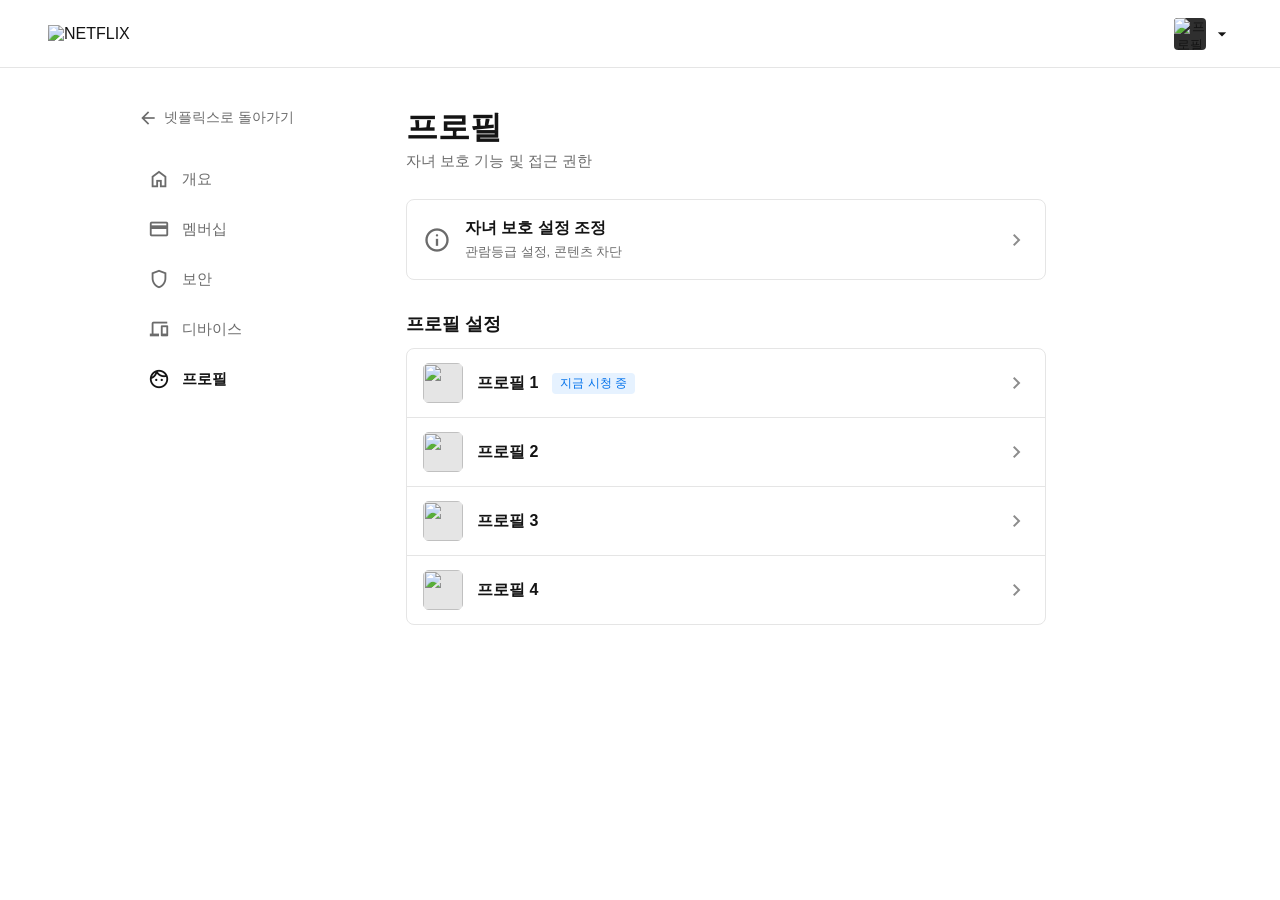
==== profile.html @ ed02663e "수정정" ====
<!DOCTYPE html>
<html lang="ko">
<head>
  <meta charset="UTF-8">
  <meta name="viewport" content="width=device-width, initial-scale=1.0">
  <title>프로필 — NETFLIX</title>
  <link rel="stylesheet" href="https://fonts.googleapis.com/css2?family=Material+Symbols+Outlined:opsz,wght,FILL,GRAD@24,400,0..1,0&display=block">
  <link rel="stylesheet" href="css/style.css">
  <link rel="stylesheet" href="css/profile.css">
  <script src="https://code.jquery.com/jquery-4.0.0.min.js"></script>
</head>
<body class="account-page">
  <header class="account-header">
    <div class="account-header__inner">
      <a href="index.html" class="account-header__logo" aria-label="Netflix">
        <img src="https://cdn.jsdelivr.net/gh/d3vKJ/portfolio_assets@main/netflix/netflix-logo.png" alt="NETFLIX" class="account-header__logo-img">
      </a>

      <div class="header__profile-wrap">
        <button type="button" class="header__profile" aria-label="프로필" aria-expanded="false" aria-haspopup="true" data-profile-toggle>
          <span class="header__avatar">
            <img src="https://picsum.photos/seed/netflix-user/128/128" alt="프로필 이미지">
          </span>
          <span class="material-symbols-outlined header__caret" aria-hidden="true">arrow_drop_down</span>
        </button>
        <div class="profile-dropdown" data-profile-dropdown>
          <a href="profile.html" class="profile-dropdown__item">
            <span class="material-symbols-outlined" aria-hidden="true">manage_accounts</span>
            <span>프로필 설정</span>
          </a>
          <button type="button" class="profile-dropdown__item" data-logout>
            <span class="material-symbols-outlined" aria-hidden="true">logout</span>
            <span>로그아웃</span>
          </button>
        </div>
      </div>
    </div>
  </header>

  <div class="account">
    <aside class="account__sidebar">
      <a href="index.html" class="account__back">
        <span class="material-symbols-outlined" aria-hidden="true">arrow_back</span>
        <span>넷플릭스로 돌아가기</span>
      </a>

      <nav class="account__nav" aria-label="계정 메뉴">
        <a href="#" class="account__nav-item">
          <span class="material-symbols-outlined" aria-hidden="true">home</span>
          <span>개요</span>
        </a>
        <a href="#" class="account__nav-item">
          <span class="material-symbols-outlined" aria-hidden="true">credit_card</span>
          <span>멤버십</span>
        </a>
        <a href="#" class="account__nav-item">
          <span class="material-symbols-outlined" aria-hidden="true">shield</span>
          <span>보안</span>
        </a>
        <a href="#" class="account__nav-item">
          <span class="material-symbols-outlined" aria-hidden="true">devices</span>
          <span>디바이스</span>
        </a>
        <a href="profile.html" class="account__nav-item account__nav-item--active" aria-current="page">
          <span class="material-symbols-outlined" aria-hidden="true">face</span>
          <span>프로필</span>
        </a>
      </nav>
    </aside>

    <main class="account__main">
      <h1 class="account__title">프로필</h1>
      <p class="account__subtitle">자녀 보호 기능 및 접근 권한</p>

      <a href="#" class="account__parental">
        <span class="material-symbols-outlined account__parental-icon" aria-hidden="true">info</span>
        <span class="account__parental-text">
          <span class="account__parental-title">자녀 보호 설정 조정</span>
          <span class="account__parental-desc">관람등급 설정, 콘텐츠 차단</span>
        </span>
        <span class="material-symbols-outlined" aria-hidden="true">chevron_right</span>
      </a>

      <h2 class="account__section-title">프로필 설정</h2>

      <ul class="account__profile-list">
        <li>
          <a href="#" class="account__profile-item">
            <span class="account__profile-avatar">
              <img src="https://picsum.photos/seed/nf-p1/80/80" alt="">
            </span>
            <span class="account__profile-name">프로필 1</span>
            <span class="account__profile-badge">지금 시청 중</span>
            <span class="material-symbols-outlined" aria-hidden="true">chevron_right</span>
          </a>
        </li>
        <li>
          <a href="#" class="account__profile-item">
            <span class="account__profile-avatar">
              <img src="https://picsum.photos/seed/nf-p2/80/80" alt="">
            </span>
            <span class="account__profile-name">프로필 2</span>
            <span class="material-symbols-outlined" aria-hidden="true">chevron_right</span>
          </a>
        </li>
        <li>
          <a href="#" class="account__profile-item">
            <span class="account__profile-avatar">
              <img src="https://picsum.photos/seed/nf-p3/80/80" alt="">
            </span>
            <span class="account__profile-name">프로필 3</span>
            <span class="material-symbols-outlined" aria-hidden="true">chevron_right</span>
          </a>
        </li>
        <li>
          <a href="#" class="account__profile-item">
            <span class="account__profile-avatar">
              <img src="https://picsum.photos/seed/nf-p4/80/80" alt="">
            </span>
            <span class="account__profile-name">프로필 4</span>
            <span class="material-symbols-outlined" aria-hidden="true">chevron_right</span>
          </a>
        </li>
      </ul>
    </main>
  </div>

  <script src="js/script.js"></script>
</body>
</html>
---- css/style.css ----
@font-face {
    font-family: 'Pretendard';
    src: url('https://cdn.jsdelivr.net/gh/projectnoonnu/pretendard@1.0/Pretendard-Thin.woff2') format('woff2');
    font-weight: 100;
    font-display: swap;
}

@font-face {
    font-family: 'Pretendard';
    src: url('https://cdn.jsdelivr.net/gh/projectnoonnu/pretendard@1.0/Pretendard-ExtraLight.woff2') format('woff2');
    font-weight: 200;
    font-display: swap;
}

@font-face {
    font-family: 'Pretendard';
    src: url('https://cdn.jsdelivr.net/gh/projectnoonnu/pretendard@1.0/Pretendard-Light.woff2') format('woff2');
    font-weight: 300;
    font-display: swap;
}

@font-face {
    font-family: 'Pretendard';
    src: url('https://cdn.jsdelivr.net/gh/projectnoonnu/pretendard@1.0/Pretendard-Regular.woff2') format('woff2');
    font-weight: 400;
    font-display: swap;
}

@font-face {
    font-family: 'Pretendard';
    src: url('https://cdn.jsdelivr.net/gh/projectnoonnu/pretendard@1.0/Pretendard-Medium.woff2') format('woff2');
    font-weight: 500;
    font-display: swap;
}

@font-face {
    font-family: 'Pretendard';
    src: url('https://cdn.jsdelivr.net/gh/projectnoonnu/pretendard@1.0/Pretendard-SemiBold.woff2') format('woff2');
    font-weight: 600;
    font-display: swap;
}

@font-face {
    font-family: 'Pretendard';
    src: url('https://cdn.jsdelivr.net/gh/projectnoonnu/pretendard@1.0/Pretendard-Bold.woff2') format('woff2');
    font-weight: 700;
    font-display: swap;
}

@font-face {
    font-family: 'Pretendard';
    src: url('https://cdn.jsdelivr.net/gh/projectnoonnu/pretendard@1.0/Pretendard-ExtraBold.woff2') format('woff2');
    font-weight: 800;
    font-display: swap;
}

@font-face {
    font-family: 'Pretendard';
    src: url('https://cdn.jsdelivr.net/gh/projectnoonnu/pretendard@1.0/Pretendard-Black.woff2') format('woff2');
    font-weight: 900;
    font-display: swap;
}

* {
  margin: 0;
  padding: 0;
  box-sizing: border-box;
}

body {
  font-family: "Pretendard", sans-serif;
  background-color: #000;
  color: #fff;
  overflow-x: hidden;
}

img {
  display: block;
  max-width: 100%;
  background-color: #2f2f2f;
}

a {
  color: inherit;
  text-decoration: none;
}

ul {
  list-style: none;
}

button {
  font-family: inherit;
  color: inherit;
  background: none;
  border: none;
  cursor: pointer;
}

.material-symbols-outlined {
  font-variation-settings: "FILL" 0, "wght" 400, "GRAD" 0, "opsz" 24;
  user-select: none;
  color: inherit;
}

/* 헤더 */
.header {
  position: fixed;
  top: 0;
  left: 0;
  z-index: 100;
  width: 100%;
  height: 68px;
  background: linear-gradient(to bottom, rgba(0, 0, 0, 0.7), transparent);
}

.header--scrolled {
  background-color: rgba(0, 0, 0, 0.9);
}

.header__inner {
  display: flex;
  align-items: center;
  height: 100%;
  padding: 0 60px;
  gap: 30px;
}

.header__logo-img {
  width: 92px;
  background: none;
}

.header__menu {
  display: flex;
  gap: 20px;
}

.header__link {
  font-size: 14px;
}

.header__link:hover {
  color: #b3b3b3;
}

.header__link--active {
  font-weight: bold;
}

.header__actions {
  display: flex;
  align-items: center;
  gap: 20px;
  margin-left: auto;
}

.header__icon-btn {
  display: flex;
  align-items: center;
  justify-content: center;
  width: 24px;
  height: 24px;
}

.header__icon-btn .material-symbols-outlined {
  font-size: 24px;
  line-height: 1;
}

.header__profile-wrap {
  position: relative;
}

.header__profile {
  display: flex;
  align-items: center;
  gap: 6px;
}

.header__avatar {
  width: 32px;
  height: 32px;
  border-radius: 4px;
  overflow: hidden;
  background-color: #2f2f2f;
}

.header__avatar img {
  width: 100%;
  height: 100%;
  object-fit: cover;
  background: none;
}

.header__caret {
  font-size: 20px;
  line-height: 1;
  transition: transform 0.2s ease;
}

.header__profile-wrap.is-open .header__caret {
  transform: rotate(180deg);
}

/* 프로필 드롭다운 */
.profile-dropdown {
  position: absolute;
  top: calc(100% + 10px);
  right: 0;
  z-index: 120;
  min-width: 200px;
  padding: 8px 0;
  background-color: rgba(0, 0, 0, 0.92);
  border: 1px solid rgba(255, 255, 255, 0.15);
  border-radius: 4px;
  box-shadow: 0 8px 24px rgba(0, 0, 0, 0.45);
  opacity: 0;
  visibility: hidden;
  pointer-events: none;
  transform: translateY(-8px);
  transition:
    opacity 0.2s ease,
    transform 0.2s ease,
    visibility 0.2s ease;
}

.header__profile-wrap.is-open .profile-dropdown {
  opacity: 1;
  visibility: visible;
  pointer-events: auto;
  transform: translateY(0);
}

.profile-dropdown__item {
  display: flex;
  align-items: center;
  gap: 12px;
  width: 100%;
  padding: 12px 16px;
  font-size: 14px;
  color: #e5e5e5;
  text-align: left;
  transition: background-color 0.15s ease;
}

.profile-dropdown__item:hover {
  background-color: rgba(255, 255, 255, 0.1);
  color: #fff;
}

.profile-dropdown__item .material-symbols-outlined {
  font-size: 22px;
  line-height: 1;
  color: #b3b3b3;
}

/* 히어로 */
.hero {
  position: relative;
  width: 100%;
  height: 80vh;
  min-height: 480px;
  overflow: hidden;
}


.hero__bg {
  position: absolute;
  top: 0;
  left: 0;
  width: 100%;
  height: 100%;
}

.hero__bg picture {
  display: block;
  width: 100%;
  height: 100%;
}

.hero__image {
  width: 100%;
  height: 100%;
  object-fit: cover;
  object-position: center center;
  opacity: 1;
  transition: opacity 0.6s ease;
}

.hero__video {
  position: absolute;
  top: 0;
  left: 0;
  width: 100%;
  height: 100%;
  object-fit: cover;
  object-position: center center;
  opacity: 0;
  transition: opacity 0.6s ease;
  pointer-events: none;
  background-color: #000;
}

.hero.is-playing .hero__image {
  opacity: 0;
}

.hero.is-playing .hero__video {
  opacity: 1;
}

.hero.is-playing .hero__desc {
  opacity: 0;
  visibility: hidden;
  max-height: 0;
  margin: 0;
  overflow: hidden;
  pointer-events: none;
}

.hero.is-playing .hero__content {
  bottom: 6%;
}

.hero.is-playing .hero__controls {
  bottom: 6%;
}

.hero.is-playing .hero__title img {
  width: min(100%, 280px);
}

.hero__desc {
  transition: opacity 0.45s ease, visibility 0.45s ease, max-height 0.45s ease, margin 0.45s ease;
}

.hero__overlay {
  position: absolute;
  top: 0;
  left: 0;
  width: 100%;
  height: 100%;
  background: linear-gradient(to top, #000 0%, transparent 40%, rgba(0, 0, 0, 0.4) 100%);
  pointer-events: none;
}

.hero__content {
  position: absolute;
  left: 60px;
  bottom: 20%;
  z-index: 2;
  max-width: 500px;
  transition: bottom 0.55s ease;
}

.hero__title {
  font-size: 48px;
  font-weight: bold;
  margin-bottom: 12px;
}

.hero__title img {
  display: block;
  width: min(100%, 400px);
  height: auto;
  background-color: transparent;
  transition: width 0.55s ease;
}

.hero__meta {
  display: flex;
  align-items: center;
  flex-wrap: wrap;
  gap: 6px;
  font-size: 16px;
  font-weight: bold;
  color: #f9f9f9;
  text-shadow: 0 0 3px rgba(0, 0, 0, 0.5);
  margin-bottom: 12px;
}

.hero__badge {
  display: inline-block;
  padding: 2px 6px;
  border: 1px solid #b3b3b3;
  font-size: 12px;
  color: #fff;
  text-shadow: 0 0 3px rgba(0, 0, 0, 0.5);
}

.hero__desc {
  font-size: 20px;
  margin-bottom: 20px;
}

.hero__btns {
  display: flex;
  align-items: center;
  gap: 12px;
}

.btn {
  display: inline-flex;
  align-items: center;
  justify-content: center;
  gap: 10px;
  min-height: 48px;
  padding: 0 28px;
  border: none;
  border-radius: 50px;
  font-size: 16px;
  font-weight: 600;
  line-height: 1;
  letter-spacing: -0.02em;
  transition: background-color 0.2s ease, color 0.2s ease, border-color 0.2s ease, transform 0.15s ease, box-shadow 0.2s ease;
}

.btn .material-symbols-outlined {
  font-size: 32px;
  line-height: 1;
}

.btn--play .material-symbols-outlined {
  font-variation-settings: "FILL" 1, "wght" 700, "GRAD" 0, "opsz" 24;
  margin-left: -4px;
  color: currentColor;
  font-size: 34px;
}

.btn--play {
  background-color: #ffffff;
  color: #000;
  font-weight: bold;
  letter-spacing: 0.1em;
  font-size: 18px;
}

.btn--play:hover {
  background-color: rgba(255, 255, 255, 0.75);
}

.btn--play:active {
  background-color: rgba(255, 255, 255, 0.65);
  transform: scale(0.98);
}

.btn--info {
  background-color: rgba(109, 109, 110, 0.7);
  color: #fff;
  font-weight: bold;
  letter-spacing: 0.1em;
  text-align: center;
  backdrop-filter: blur(4px);
}

.btn--info:hover {
  background-color: rgba(109, 109, 110, 0.4);
}

.btn--info:active {
  background-color: rgba(109, 109, 110, 0.35);
  transform: scale(0.98);
}

.hero__arrow {
  position: absolute;
  top: 50%;
  z-index: 3;
  margin-top: -24px;
  display: flex;
  align-items: center;
  justify-content: center;
  width: 48px;
  height: 48px;
  opacity: 0.6;
}

.hero__arrow:hover {
  opacity: 1;
}

.hero__arrow .material-symbols-outlined {
  font-size: 48px;
  line-height: 1;
}

.hero__arrow--prev {
  left: 8px;
}

.hero__arrow--next {
  right: 8px;
}

.hero__controls {
  position: absolute;
  right: 60px;
  bottom: 18%;
  z-index: 3;
  display: flex;
  align-items: center;
  gap: 10px;
  transition: bottom 0.55s ease;
}

.hero__ctrl {
  display: flex;
  align-items: center;
  justify-content: center;
  width: 40px;
  height: 40px;
  border: 1px solid rgba(255, 255, 255, 0.7);
  border-radius: 50%;
  background-color: rgba(0, 0, 0, 0.35);
}

.hero__ctrl[hidden] {
  display: none;
}

.hero__ctrl .material-symbols-outlined {
  font-size: 22px;
  line-height: 1;
}

.hero.is-paused .hero__pause {
  border-color: #fff;
  background-color: rgba(255, 255, 255, 0.2);
}

/* 콘텐츠 행 */
.row {
  position: relative;
  z-index: 4;
  padding: 12px 0 40px;
  margin-top: -24px;
  overflow: hidden;
}

.row__title {
  font-size: 20px;
  font-weight: bold;
  margin-bottom: 12px;
  padding: 0 60px;
}

.row__track {
  display: flex;
  gap: 16px;
  padding: 32px 60px 12px;
  overflow-x: auto;
  overflow-y: hidden;
  cursor: grab;
  user-select: none;
}

.row__track::-webkit-scrollbar {
  display: none;
}

.row__track.is-dragging {
  cursor: grabbing;
}

/* Top 10 — 한 화면 5칸, 스크롤로 6~10 */
.row--top10 {
  margin-top: -60px;
  overflow: hidden;
}

.row__track--top10 {
  --top10-pad: 60px;
  --top10-gap: 60px;
  --top10-visible: 5;
  display: grid;
  grid-auto-flow: column;
  grid-auto-columns: calc(
    (100% - 2 * var(--top10-pad) - (var(--top10-visible) - 1) * var(--top10-gap))
    / var(--top10-visible)
  );
  box-sizing: border-box;
  padding: 48px var(--top10-pad) 24px;
  column-gap: var(--top10-gap);
  align-items: end;
  overflow-x: auto;
  overflow-y: hidden;
}

.top10-card {
  position: relative;
  width: 100%;
  height: auto;
  /* 포스터 68% · 2:3 → 카드 전체 비율 */
  aspect-ratio: 100 / 102;
}

.top10-card__num {
  position: absolute;
  left: -16%;
  bottom: 0;
  z-index: 0;
  width: 50%;
  height: 90%;
  pointer-events: none;
  user-select: none;
}

.top10-card__num img {
  width: 100%;
  height: 100%;
  object-fit: contain;
  object-position: right bottom;
  background: none;
}

.top10-card__num--10 {
  width: 50%;
}

.top10-card__poster {
  position: absolute;
  right: 0;
  bottom: 0;
  z-index: 1;
  width: 68%;
  height: 100%;
  border-radius: 4px;
  overflow: hidden;
  background-color: #2f2f2f;
  transition: transform 0.45s ease;
  transform-origin: center bottom;
}

.top10-card__poster img {
  width: 100%;
  height: 100%;
  object-fit: cover;
}

.top10-card__poster:hover {
  transform: translateY(-10px) scale(1.05);
  z-index: 2;
}

.card {
  flex-shrink: 0;
  width: calc((100% - 80px) / 6);
}

.card__link {
  position: relative;
  display: block;
  width: 100%;
  height: 0;
  padding-bottom: 56.25%;
  border-radius: 4px;
  overflow: hidden;
  background-color: #2f2f2f;
  transition: transform 0.45s ease;
  transform-origin: center bottom;
}

.card__link:hover {
  transform: translateY(-10px) scale(1.05);
  z-index: 2;
}

.card__img {
  position: absolute;
  top: 0;
  left: 0;
  width: 100%;
  height: 100%;
  object-fit: cover;
}

.card__badge {
  position: absolute;
  top: 0;
  right: 8px;
  z-index: 1;
  padding: 6px 4px;
  background-color: #e50914;
  font-size: 10px;
  font-weight: bold;
  text-align: center;
}

.card__label {
  position: absolute;
  left: 8px;
  bottom: 14px;
  z-index: 1;
  font-size: 11px;
  font-weight: bold;
}

.card__progress {
  position: absolute;
  left: 0;
  right: 0;
  bottom: 0;
  z-index: 1;
  height: 3px;
  background-color: rgba(255, 255, 255, 0.25);
}

.card__progress-bar {
  display: block;
  height: 100%;
  background-color: #e50914;
}

.card--genre .card__link::after {
  content: "";
  position: absolute;
  inset: 0;
  z-index: 1;
  background: linear-gradient(to top, rgba(0, 0, 0, 0.85) 0%, rgba(0, 0, 0, 0.2) 55%, transparent 100%);
  pointer-events: none;
}

.card__genre {
  position: absolute;
  left: 12px;
  bottom: 12px;
  z-index: 2;
  font-size: 18px;
  font-weight: bold;
  text-shadow: 0 1px 4px rgba(0, 0, 0, 0.6);
}

/* 맨 위로 */
.back-top {
  position: fixed;
  right: 24px;
  bottom: 32px;
  z-index: 50;
  display: none;
  align-items: center;
  justify-content: center;
  width: 44px;
  height: 44px;
  border: 1px solid rgba(255, 255, 255, 0.5);
  border-radius: 50%;
  background-color: rgba(0, 0, 0, 0.6);
}

.back-top.is-visible {
  display: flex;
}

.back-top .material-symbols-outlined {
  font-size: 28px;
  line-height: 1;
}

/* 푸터 */
.footer {
  padding: 48px 60px 64px;
  color: #808080;
}

.footer__inner {
  max-width: 1000px;
}

.footer__social {
  display: flex;
  gap: 20px;
  margin-bottom: 24px;
}

.footer__social a {
  width: 24px;
  height: 24px;
  color: #fff;
}

.footer__social svg {
  width: 100%;
  height: 100%;
}

.footer__links {
  display: flex;
  gap: 40px;
  margin-bottom: 32px;
}

.footer__links ul {
  flex: 1;
}

.footer__links a {
  display: block;
  font-size: 13px;
  color: #808080;
  margin-bottom: 12px;
}

.footer__links a:hover {
  text-decoration: underline;
}

.footer__info {
  font-size: 12px;
  line-height: 1.7;
}

.footer__copy {
  margin-top: 16px;
}

/* 상세정보 모달 */
.detail {
  position: fixed;
  inset: 0;
  z-index: 300;
  display: flex;
  align-items: flex-start;
  justify-content: center;
  padding: 32px 16px 64px;
  overflow-y: auto;
  opacity: 0;
  visibility: hidden;
  pointer-events: none;
  transition:
    opacity 0.3s ease,
    visibility 0.3s ease;
}

.detail.is-open {
  opacity: 1;
  visibility: visible;
  pointer-events: auto;
}

.detail__backdrop {
  position: fixed;
  inset: 0;
  background-color: rgba(0, 0, 0, 0.7);
  opacity: 0;
  transition: opacity 0.3s ease;
}

.detail.is-open .detail__backdrop {
  opacity: 1;
}

.detail__dialog {
  position: relative;
  z-index: 1;
  width: 100%;
  max-width: 850px;
  margin: auto;
  background-color: #181818;
  border-radius: 8px;
  overflow: hidden;
  box-shadow: 0 12px 48px rgba(0, 0, 0, 0.7);
  color: #fff;
  opacity: 0;
  transform: scale(0.92) translateY(24px);
  transition:
    opacity 0.35s ease,
    transform 0.35s cubic-bezier(0.22, 1, 0.36, 1);
}

.detail.is-open .detail__dialog {
  opacity: 1;
  transform: scale(1) translateY(0);
}

.detail__close {
  position: absolute;
  top: 16px;
  right: 16px;
  z-index: 3;
  display: flex;
  align-items: center;
  justify-content: center;
  width: 36px;
  height: 36px;
  background-color: #181818;
  border-radius: 50%;
  color: #fff;
  transition: background-color 0.15s ease;
}

.detail__close:hover {
  background-color: #2a2a2a;
}

.detail__close .material-symbols-outlined {
  font-size: 24px;
  line-height: 1;
}

.detail__hero {
  position: relative;
  aspect-ratio: 16 / 9;
  background-color: #000;
}

.detail__hero-img {
  width: 100%;
  height: 100%;
  object-fit: cover;
  background: none;
}

.detail__hero-fade {
  position: absolute;
  inset: 0;
  background: linear-gradient(
    to top,
    #181818 0%,
    rgba(24, 24, 24, 0.6) 25%,
    transparent 55%
  );
  pointer-events: none;
}

.detail__hero-content {
  position: absolute;
  left: 0;
  right: 0;
  bottom: 0;
  z-index: 2;
  padding: 0 48px 28px;
}

.detail__title {
  margin-bottom: 20px;
  max-width: 55%;
}

.detail__title img {
  width: 100%;
  max-width: 320px;
  background: none;
}

.detail__actions {
  display: flex;
  align-items: center;
  gap: 10px;
}

.detail__play {
  padding: 8px 28px;
  font-size: 16px;
}

.detail__play .material-symbols-outlined {
  font-size: 30px;
}

.detail__icon-btn {
  display: flex;
  align-items: center;
  justify-content: center;
  width: 42px;
  height: 42px;
  border: 2px solid rgba(255, 255, 255, 0.5);
  border-radius: 50%;
  background-color: rgba(42, 42, 42, 0.6);
  color: #fff;
  transition: border-color 0.15s ease, background-color 0.15s ease;
}

.detail__icon-btn:hover {
  border-color: #fff;
  background-color: rgba(42, 42, 42, 0.9);
}

.detail__icon-btn .material-symbols-outlined {
  font-size: 22px;
  line-height: 1;
}

.detail__mute {
  margin-left: auto;
}

.detail__body {
  padding: 0 48px 48px;
}

.detail__meta {
  display: grid;
  grid-template-columns: 1.6fr 1fr;
  gap: 32px;
  margin-bottom: 40px;
}

.detail__meta-row {
  display: flex;
  flex-wrap: wrap;
  align-items: center;
  gap: 10px;
  margin-bottom: 10px;
  font-size: 16px;
  font-weight: 600;
}

.detail__badge {
  display: inline-flex;
  align-items: center;
  padding: 1px 5px;
  font-size: 12px;
  font-weight: 500;
  border: 1px solid rgba(255, 255, 255, 0.4);
  border-radius: 2px;
  color: #fff;
}

.detail__rating {
  display: inline-flex;
  align-items: center;
  justify-content: center;
  margin-bottom: 14px;
  padding: 2px 6px;
  font-size: 14px;
  border: 1px solid rgba(255, 255, 255, 0.45);
  color: #fff;
}

.detail__desc {
  font-size: 15px;
  line-height: 1.55;
  color: #fff;
}

.detail__meta-side {
  font-size: 14px;
  line-height: 1.7;
  color: #fff;
}

.detail__meta-side p {
  margin-bottom: 8px;
}

.detail__label {
  color: #777;
}

.detail__episodes-head {
  display: flex;
  align-items: baseline;
  justify-content: space-between;
  margin-bottom: 16px;
}

.detail__episodes-title {
  font-size: 22px;
  font-weight: 700;
}

.detail__episodes-name {
  font-size: 14px;
  color: #777;
}

.detail__episode-list {
  display: flex;
  flex-direction: column;
}

.detail__episode {
  display: flex;
  align-items: center;
  gap: 16px;
  padding: 20px;
  border-radius: 6px;
  border-bottom: 1px solid #333;
  cursor: pointer;
  transition: background-color 0.15s ease;
}

.detail__episode:hover {
  background-color: #333;
}

.detail__episode-num {
  flex-shrink: 0;
  width: 28px;
  font-size: 22px;
  font-weight: 500;
  color: #d2d2d2;
  text-align: center;
}

.detail__episode-thumb {
  flex-shrink: 0;
  width: 140px;
  aspect-ratio: 16 / 9;
  border-radius: 4px;
  overflow: hidden;
  background-color: #2f2f2f;
}

.detail__episode-thumb img {
  width: 100%;
  height: 100%;
  object-fit: cover;
  background: none;
}

.detail__episode-info {
  flex: 1;
  min-width: 0;
}

.detail__episode-top {
  display: flex;
  align-items: center;
  justify-content: space-between;
  gap: 12px;
  margin-bottom: 8px;
}

.detail__episode-name {
  font-size: 16px;
  font-weight: 700;
}

.detail__episode-runtime {
  flex-shrink: 0;
  font-size: 14px;
  color: #d2d2d2;
}

.detail__episode-desc {
  font-size: 14px;
  line-height: 1.5;
  color: #d2d2d2;
}

body.detail-open {
  overflow: hidden;
}

/* 태블릿 (≤1024) — 데스크톱과 모바일 사이 중간 스케일 */
@media (max-width: 1024px) {
  .header__inner {
    padding: 0 32px;
    gap: 20px;
  }

  .header__logo-img {
    width: 80px;
  }

  .header__link {
    font-size: 13px;
  }

  .hero__content {
    left: 32px;
    max-width: 420px;
  }

  .hero {
    height: 70vh;
    min-height: 420px;
  }

  .hero__title {
    font-size: 36px;
  }

  .hero__title img {
    width: min(100%, 170px);
  }

  .hero.is-playing .hero__title img {
    width: min(100%, 130px);
  }

  .hero__meta {
    font-size: 13px;
  }

  .hero__badge {
    font-size: 11px;
  }

  .hero__desc {
    font-size: 16px;
  }

  .btn {
    font-size: 15px;
    padding: 7px 20px;
  }

  .btn .material-symbols-outlined {
    font-size: 24px;
  }

  .hero__controls {
    right: 32px;
  }

  .row__title {
    font-size: 18px;
    padding: 0 32px;
  }

  .row__track {
    padding: 32px 32px 12px;
  }

  .row--top10 {
    margin-top: -44px;
  }

  .row__track--top10 {
    --top10-pad: 32px;
    --top10-gap: 40px;
    --top10-visible: 3;
    padding: 40px var(--top10-pad) 20px;
  }

  .card {
    width: calc((100% - 48px) / 4);
  }

  .card__badge {
    font-size: 10px;
  }

  .card__label {
    font-size: 11px;
  }

  .card__genre {
    font-size: 16px;
  }

  .footer {
    padding: 44px 32px 56px;
  }

  .footer__links a {
    font-size: 13px;
  }

  .footer__info {
    font-size: 12px;
  }
}

/* 모바일 (≤768) */
@media (max-width: 768px) {
  .header__inner {
    padding: 0 16px;
  }

  .header__nav {
    display: none;
  }

  .header__logo-img {
    width: 72px;
  }

  .hero {
    height: 56vh;
    min-height: 340px;
  }

  .hero__content {
    left: 16px;
    bottom: 14%;
    max-width: 90%;
  }

  .hero.is-playing .hero__content,
  .hero.is-playing .hero__controls {
    bottom: 5%;
  }

  .hero.is-playing .hero__title img {
    width: min(100%, 110px);
  }

  .hero__title {
    font-size: 28px;
  }

  .hero__title img {
    width: min(100%, 140px);
  }

  .hero__meta {
    font-size: 12px;
  }

  .hero__badge {
    font-size: 10px;
  }

  .hero__desc {
    font-size: 14px;
  }

  .btn {
    font-size: 14px;
    padding: 6px 16px;
  }

  .btn .material-symbols-outlined {
    font-size: 22px;
  }

  .hero__arrow {
    width: 36px;
    height: 36px;
    margin-top: -18px;
  }

  .hero__arrow .material-symbols-outlined {
    font-size: 36px;
  }

  .hero__controls {
    right: 16px;
    bottom: 14%;
  }

  .hero__ctrl {
    width: 36px;
    height: 36px;
  }

  .hero__ctrl .material-symbols-outlined {
    font-size: 18px;
  }

  .row {
    padding: 12px 0 32px;
  }

  .row__title {
    font-size: 16px;
    padding: 0 16px;
  }

  .row__track {
    padding: 32px 16px 12px;
  }

  .row--top10 {
    margin-top: -32px;
  }

  .row__track--top10 {
    --top10-pad: 16px;
    --top10-gap: 24px;
    --top10-visible: 2;
    padding: 36px var(--top10-pad) 16px;
  }

  .card {
    width: calc((100% - 16px) / 2);
  }

  .card__badge {
    font-size: 9px;
  }

  .card__label {
    font-size: 10px;
  }

  .card__genre {
    left: 8px;
    bottom: 8px;
    font-size: 14px;
  }

  .footer {
    padding: 40px 16px;
  }

  .footer__links {
    flex-wrap: wrap;
    gap: 16px;
  }

  .footer__links ul {
    flex: 0 0 45%;
  }

  .footer__links a {
    font-size: 12px;
  }

  .footer__info {
    font-size: 11px;
  }

  .detail {
    padding: 0;
  }

  .detail__dialog {
    max-width: none;
    border-radius: 0;
    min-height: 100vh;
  }

  .detail__hero-content,
  .detail__body {
    padding-left: 20px;
    padding-right: 20px;
  }

  .detail__title {
    max-width: 70%;
  }

  .detail__meta {
    grid-template-columns: 1fr;
    gap: 20px;
  }

  .detail__episode {
    flex-wrap: wrap;
    gap: 12px;
    padding: 16px 12px;
  }

  .detail__episode-thumb {
    width: 120px;
  }

  .detail__episode-info {
    flex: 1 1 100%;
    padding-left: 44px;
  }
}
---- css/profile.css ----
/* 계정 / 프로필 설정 페이지 */
.account-page {
  background-color: #fff;
  color: #141414;
  min-height: 100vh;
}

.account-header {
  position: sticky;
  top: 0;
  z-index: 100;
  height: 68px;
  background-color: #fff;
  border-bottom: 1px solid #e5e5e5;
}

.account-header__inner {
  display: flex;
  align-items: center;
  justify-content: space-between;
  height: 100%;
  padding: 0 48px;
}

.account-header__logo-img {
  width: 92px;
  background: none;
}

.account-header .header__caret {
  color: #141414;
}

.account {
  display: flex;
  max-width: 1100px;
  margin: 0 auto;
  padding: 40px 48px 80px;
  gap: 48px;
}

.account__sidebar {
  flex-shrink: 0;
  width: 220px;
}

.account__back {
  display: inline-flex;
  align-items: center;
  gap: 6px;
  margin-bottom: 28px;
  font-size: 14px;
  color: #6b6b6b;
  transition: color 0.15s ease;
}

.account__back:hover {
  color: #141414;
}

.account__back .material-symbols-outlined {
  font-size: 20px;
}

.account__nav {
  display: flex;
  flex-direction: column;
  gap: 4px;
}

.account__nav-item {
  display: flex;
  align-items: center;
  gap: 12px;
  padding: 12px 10px;
  font-size: 15px;
  color: #6b6b6b;
  border-radius: 6px;
  transition: color 0.15s ease, background-color 0.15s ease;
}

.account__nav-item:hover {
  color: #141414;
  background-color: #f7f7f7;
}

.account__nav-item .material-symbols-outlined {
  font-size: 22px;
}

.account__nav-item--active {
  color: #141414;
  font-weight: 700;
}

.account__main {
  flex: 1;
  min-width: 0;
  max-width: 640px;
}

.account__title {
  margin-bottom: 6px;
  font-size: 32px;
  font-weight: 700;
  line-height: 1.2;
}

.account__subtitle {
  margin-bottom: 28px;
  font-size: 15px;
  color: #6b6b6b;
}

.account__parental {
  display: flex;
  align-items: center;
  gap: 14px;
  width: 100%;
  margin-bottom: 32px;
  padding: 18px 16px;
  border: 1px solid #e5e5e5;
  border-radius: 8px;
  color: #141414;
  transition: background-color 0.15s ease;
}

.account__parental:hover {
  background-color: #f7f7f7;
}

.account__parental-icon {
  flex-shrink: 0;
  font-size: 28px;
  color: #6b6b6b;
}

.account__parental-text {
  display: flex;
  flex-direction: column;
  gap: 4px;
  flex: 1;
  min-width: 0;
}

.account__parental-title {
  font-size: 16px;
  font-weight: 600;
}

.account__parental-desc {
  font-size: 13px;
  color: #6b6b6b;
}

.account__parental > .material-symbols-outlined:last-child {
  flex-shrink: 0;
  font-size: 24px;
  color: #8c8c8c;
}

.account__section-title {
  margin-bottom: 12px;
  font-size: 18px;
  font-weight: 700;
}

.account__profile-list {
  border: 1px solid #e5e5e5;
  border-radius: 8px;
  overflow: hidden;
}

.account__profile-item {
  display: flex;
  align-items: center;
  gap: 14px;
  width: 100%;
  padding: 14px 16px;
  color: #141414;
  border-bottom: 1px solid #e5e5e5;
  transition: background-color 0.15s ease;
}

.account__profile-list li:last-child .account__profile-item {
  border-bottom: none;
}

.account__profile-item:hover {
  background-color: #f7f7f7;
}

.account__profile-avatar {
  flex-shrink: 0;
  width: 40px;
  height: 40px;
  border-radius: 6px;
  overflow: hidden;
  background-color: #e5e5e5;
}

.account__profile-avatar img {
  width: 100%;
  height: 100%;
  object-fit: cover;
  background: none;
}

.account__profile-name {
  font-size: 16px;
  font-weight: 600;
}

.account__profile-badge {
  display: inline-flex;
  align-items: center;
  padding: 2px 8px;
  font-size: 12px;
  font-weight: 500;
  color: #0071eb;
  background-color: #e6f2ff;
  border-radius: 4px;
}

.account__profile-item > .material-symbols-outlined {
  margin-left: auto;
  flex-shrink: 0;
  font-size: 24px;
  color: #8c8c8c;
}

/* 모바일 (≤768) */
@media (max-width: 768px) {
  .account-header__inner {
    padding: 0 16px;
  }

  .account {
    flex-direction: column;
    padding: 24px 16px 64px;
    gap: 28px;
  }

  .account__sidebar {
    width: 100%;
  }

  .account__nav {
    flex-direction: row;
    flex-wrap: wrap;
    gap: 4px;
  }

  .account__nav-item {
    padding: 10px 12px;
    font-size: 14px;
  }

  .account__title {
    font-size: 26px;
  }

  .account__parental {
    padding: 14px 12px;
  }

  .account__parental-desc {
    font-size: 12px;
  }
}
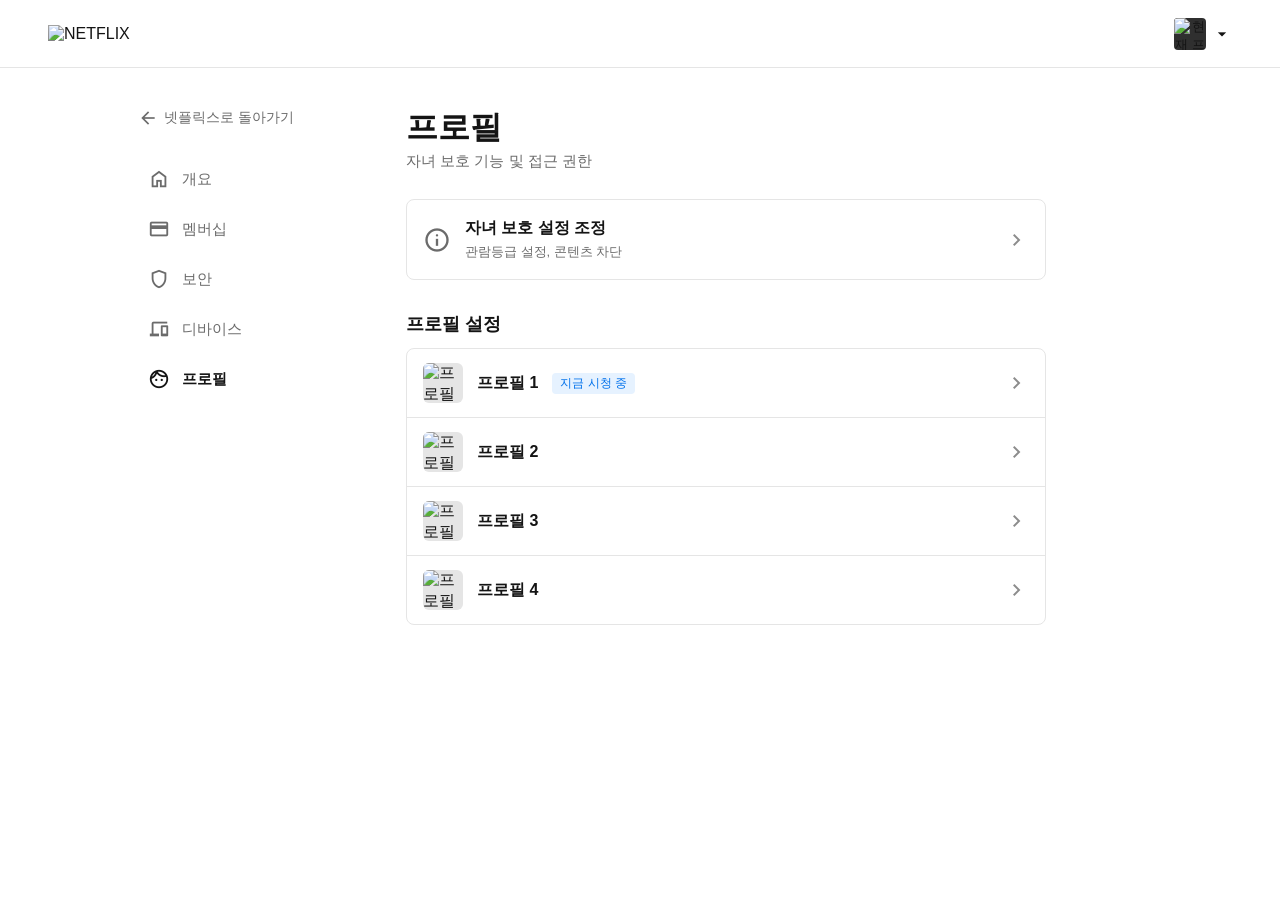
==== commit 88cf7742: "last" ====
--- a/profile.html
+++ b/profile.html
@@ -19,11 +19,11 @@
       <div class="header__profile-wrap">
         <button type="button" class="header__profile" aria-label="프로필" aria-expanded="false" aria-haspopup="true" data-profile-toggle>
           <span class="header__avatar">
-            <img src="https://picsum.photos/seed/netflix-user/128/128" alt="프로필 이미지">
+            <img src="https://picsum.photos/seed/netflix-user/128/128" alt="현재 프로필 이미지">
           </span>
           <span class="material-symbols-outlined header__caret" aria-hidden="true">arrow_drop_down</span>
         </button>
-        <div class="profile-dropdown" data-profile-dropdown>
+        <nav class="profile-dropdown" aria-label="프로필 메뉴" data-profile-dropdown>
           <a href="profile.html" class="profile-dropdown__item">
             <span class="material-symbols-outlined" aria-hidden="true">manage_accounts</span>
             <span>프로필 설정</span>
@@ -32,7 +32,7 @@
             <span class="material-symbols-outlined" aria-hidden="true">logout</span>
             <span>로그아웃</span>
           </button>
-        </div>
+        </nav>
       </div>
     </div>
   </header>
@@ -81,47 +81,49 @@
         <span class="material-symbols-outlined" aria-hidden="true">chevron_right</span>
       </a>
 
-      <h2 class="account__section-title">프로필 설정</h2>
+      <section class="account__profiles" aria-labelledby="profile-settings-title">
+        <h2 class="account__section-title" id="profile-settings-title">프로필 설정</h2>
 
-      <ul class="account__profile-list">
-        <li>
-          <a href="#" class="account__profile-item">
-            <span class="account__profile-avatar">
-              <img src="https://picsum.photos/seed/nf-p1/80/80" alt="">
-            </span>
-            <span class="account__profile-name">프로필 1</span>
-            <span class="account__profile-badge">지금 시청 중</span>
-            <span class="material-symbols-outlined" aria-hidden="true">chevron_right</span>
-          </a>
-        </li>
-        <li>
-          <a href="#" class="account__profile-item">
-            <span class="account__profile-avatar">
-              <img src="https://picsum.photos/seed/nf-p2/80/80" alt="">
-            </span>
-            <span class="account__profile-name">프로필 2</span>
-            <span class="material-symbols-outlined" aria-hidden="true">chevron_right</span>
-          </a>
-        </li>
-        <li>
-          <a href="#" class="account__profile-item">
-            <span class="account__profile-avatar">
-              <img src="https://picsum.photos/seed/nf-p3/80/80" alt="">
-            </span>
-            <span class="account__profile-name">프로필 3</span>
-            <span class="material-symbols-outlined" aria-hidden="true">chevron_right</span>
-          </a>
-        </li>
-        <li>
-          <a href="#" class="account__profile-item">
-            <span class="account__profile-avatar">
-              <img src="https://picsum.photos/seed/nf-p4/80/80" alt="">
-            </span>
-            <span class="account__profile-name">프로필 4</span>
-            <span class="material-symbols-outlined" aria-hidden="true">chevron_right</span>
-          </a>
-        </li>
-      </ul>
+        <ul class="account__profile-list">
+          <li>
+            <a href="#" class="account__profile-item">
+              <span class="account__profile-avatar">
+                <img src="https://picsum.photos/seed/nf-p1/80/80" alt="프로필 1 아바타">
+              </span>
+              <span class="account__profile-name">프로필 1</span>
+              <span class="account__profile-badge">지금 시청 중</span>
+              <span class="material-symbols-outlined" aria-hidden="true">chevron_right</span>
+            </a>
+          </li>
+          <li>
+            <a href="#" class="account__profile-item">
+              <span class="account__profile-avatar">
+                <img src="https://picsum.photos/seed/nf-p2/80/80" alt="프로필 2 아바타">
+              </span>
+              <span class="account__profile-name">프로필 2</span>
+              <span class="material-symbols-outlined" aria-hidden="true">chevron_right</span>
+            </a>
+          </li>
+          <li>
+            <a href="#" class="account__profile-item">
+              <span class="account__profile-avatar">
+                <img src="https://picsum.photos/seed/nf-p3/80/80" alt="프로필 3 아바타">
+              </span>
+              <span class="account__profile-name">프로필 3</span>
+              <span class="material-symbols-outlined" aria-hidden="true">chevron_right</span>
+            </a>
+          </li>
+          <li>
+            <a href="#" class="account__profile-item">
+              <span class="account__profile-avatar">
+                <img src="https://picsum.photos/seed/nf-p4/80/80" alt="프로필 4 아바타">
+              </span>
+              <span class="account__profile-name">프로필 4</span>
+              <span class="material-symbols-outlined" aria-hidden="true">chevron_right</span>
+            </a>
+          </li>
+        </ul>
+      </section>
     </main>
   </div>
 
--- a/css/style.css
+++ b/css/style.css
@@ -112,6 +112,7 @@
   width: 100%;
   height: 68px;
   background: linear-gradient(to bottom, rgba(0, 0, 0, 0.7), transparent);
+  transition: background-color 0.2s ease;
 }
 
 .header--scrolled {
@@ -129,6 +130,21 @@
 .header__logo-img {
   width: 92px;
   background: none;
+}
+
+.header__menu-toggle {
+  display: none;
+  align-items: center;
+  justify-content: center;
+  width: 32px;
+  height: 32px;
+  color: #fff;
+  flex-shrink: 0;
+}
+
+.header__menu-toggle .material-symbols-outlined {
+  font-size: 28px;
+  line-height: 1;
 }
 
 .header__menu {
@@ -541,14 +557,14 @@
 .row__title {
   font-size: 20px;
   font-weight: bold;
-  margin-bottom: 12px;
+  margin-bottom: 4px;
   padding: 0 60px;
 }
 
 .row__track {
   display: flex;
   gap: 16px;
-  padding: 32px 60px 12px;
+  padding: 8px 60px 12px;
   overflow-x: auto;
   overflow-y: hidden;
   cursor: grab;
@@ -563,9 +579,10 @@
   cursor: grabbing;
 }
 
-/* Top 10 — 한 화면 5칸, 스크롤로 6~10 */
+/* 탑텐 */
 .row--top10 {
-  margin-top: -60px;
+  margin-top: -16px;
+  padding-top: 24px;
   overflow: hidden;
 }
 
@@ -580,7 +597,7 @@
     / var(--top10-visible)
   );
   box-sizing: border-box;
-  padding: 48px var(--top10-pad) 24px;
+  padding: 8px var(--top10-pad) 24px;
   column-gap: var(--top10-gap);
   align-items: end;
   overflow-x: auto;
@@ -591,7 +608,6 @@
   position: relative;
   width: 100%;
   height: auto;
-  /* 포스터 68% · 2:3 → 카드 전체 비율 */
   aspect-ratio: 100 / 102;
 }
 
@@ -806,6 +822,7 @@
 
 .footer__info {
   font-size: 12px;
+  font-style: normal;
   line-height: 1.7;
 }
 
@@ -813,7 +830,7 @@
   margin-top: 16px;
 }
 
-/* 상세정보 모달 */
+/* 상세정보 */
 .detail {
   position: fixed;
   inset: 0;
@@ -901,6 +918,7 @@
   position: relative;
   aspect-ratio: 16 / 9;
   background-color: #000;
+  overflow: hidden;
 }
 
 .detail__hero-img {
@@ -908,6 +926,34 @@
   height: 100%;
   object-fit: cover;
   background: none;
+  opacity: 1;
+  transition: opacity 0.6s ease;
+}
+
+.detail__hero-video {
+  position: absolute;
+  top: 0;
+  left: 0;
+  width: 100%;
+  height: 100%;
+  object-fit: cover;
+  object-position: center center;
+  opacity: 0;
+  transition: opacity 0.6s ease;
+  pointer-events: none;
+  background-color: #000;
+}
+
+.detail__hero.is-playing .detail__hero-img {
+  opacity: 0;
+}
+
+.detail__hero.is-playing .detail__hero-video {
+  opacity: 1;
+}
+
+.detail__hero.is-playing {
+  cursor: pointer;
 }
 
 .detail__hero-fade {
@@ -1094,6 +1140,7 @@
 }
 
 .detail__episode-thumb {
+  position: relative;
   flex-shrink: 0;
   width: 140px;
   aspect-ratio: 16 / 9;
@@ -1109,6 +1156,30 @@
   background: none;
 }
 
+.detail__episode-play {
+  position: absolute;
+  inset: 0;
+  display: flex;
+  align-items: center;
+  justify-content: center;
+  background-color: rgba(0, 0, 0, 0.35);
+  opacity: 0;
+  transition: opacity 0.2s ease;
+  pointer-events: none;
+}
+
+.detail__episode-play .material-symbols-outlined {
+  font-size: 40px;
+  color: #fff;
+  font-variation-settings: "FILL" 1;
+  filter: drop-shadow(0 1px 4px rgba(0, 0, 0, 0.6));
+}
+
+.detail__episode-thumb:hover .detail__episode-play,
+.detail__episode:hover .detail__episode-play {
+  opacity: 1;
+}
+
 .detail__episode-info {
   flex: 1;
   min-width: 0;
@@ -1143,19 +1214,72 @@
   overflow: hidden;
 }
 
-/* 태블릿 (≤1024) — 데스크톱과 모바일 사이 중간 스케일 */
+/* 탭 */
 @media (max-width: 1024px) {
   .header__inner {
+    position: relative;
     padding: 0 32px;
-    gap: 20px;
+    gap: 16px;
   }
 
   .header__logo-img {
     width: 80px;
   }
 
+  .header__menu-toggle {
+    display: flex;
+  }
+
+  .header:has(.header__nav.is-open) {
+    background: rgba(0, 0, 0, 0.95);
+  }
+
+  .header__nav {
+    position: absolute;
+    top: 100%;
+    left: 0;
+    z-index: 110;
+    width: 100%;
+    max-height: 0;
+    overflow: hidden;
+    background-color: rgba(0, 0, 0, 0.95);
+    opacity: 0;
+    visibility: hidden;
+    pointer-events: none;
+    transition:
+      max-height 0.28s ease,
+      opacity 0.2s ease,
+      visibility 0.2s ease;
+  }
+
+  .header__nav.is-open {
+    max-height: 420px;
+    opacity: 1;
+    visibility: visible;
+    pointer-events: auto;
+    box-shadow: 0 12px 24px rgba(0, 0, 0, 0.45);
+  }
+
+  .header__menu {
+    flex-direction: column;
+    gap: 0;
+    padding: 4px 0 12px;
+  }
+
   .header__link {
-    font-size: 13px;
+    display: block;
+    padding: 14px 32px;
+    font-size: 15px;
+  }
+
+  .header__link:hover {
+    background-color: rgba(255, 255, 255, 0.06);
+    color: #fff;
+  }
+
+  .header__link--active {
+    border-left: 3px solid #e50914;
+    padding-left: 29px;
   }
 
   .hero__content {
@@ -1211,18 +1335,19 @@
   }
 
   .row__track {
-    padding: 32px 32px 12px;
+    padding: 8px 32px 12px;
   }
 
   .row--top10 {
-    margin-top: -44px;
+    margin-top: -8px;
+    padding-top: 20px;
   }
 
   .row__track--top10 {
     --top10-pad: 32px;
     --top10-gap: 40px;
     --top10-visible: 3;
-    padding: 40px var(--top10-pad) 20px;
+    padding: 8px var(--top10-pad) 20px;
   }
 
   .card {
@@ -1254,18 +1379,23 @@
   }
 }
 
-/* 모바일 (≤768) */
+/* 폰 */
 @media (max-width: 768px) {
   .header__inner {
     padding: 0 16px;
   }
 
-  .header__nav {
-    display: none;
-  }
-
   .header__logo-img {
     width: 72px;
+  }
+
+  .header__link {
+    padding: 14px 16px;
+    font-size: 14px;
+  }
+
+  .header__link--active {
+    padding-left: 13px;
   }
 
   .hero {
@@ -1351,18 +1481,19 @@
   }
 
   .row__track {
-    padding: 32px 16px 12px;
+    padding: 8px 16px 12px;
   }
 
   .row--top10 {
-    margin-top: -32px;
+    margin-top: 0;
+    padding-top: 16px;
   }
 
   .row__track--top10 {
     --top10-pad: 16px;
     --top10-gap: 24px;
     --top10-visible: 2;
-    padding: 36px var(--top10-pad) 16px;
+    padding: 8px var(--top10-pad) 16px;
   }
 
   .card {
--- a/css/profile.css
+++ b/css/profile.css
@@ -1,4 +1,4 @@
-/* 계정 / 프로필 설정 페이지 */
+/* vmfhvlf */
 .account-page {
   background-color: #fff;
   color: #141414;
@@ -229,7 +229,7 @@
   color: #8c8c8c;
 }
 
-/* 모바일 (≤768) */
+/* 폰 */
 @media (max-width: 768px) {
   .account-header__inner {
     padding: 0 16px;
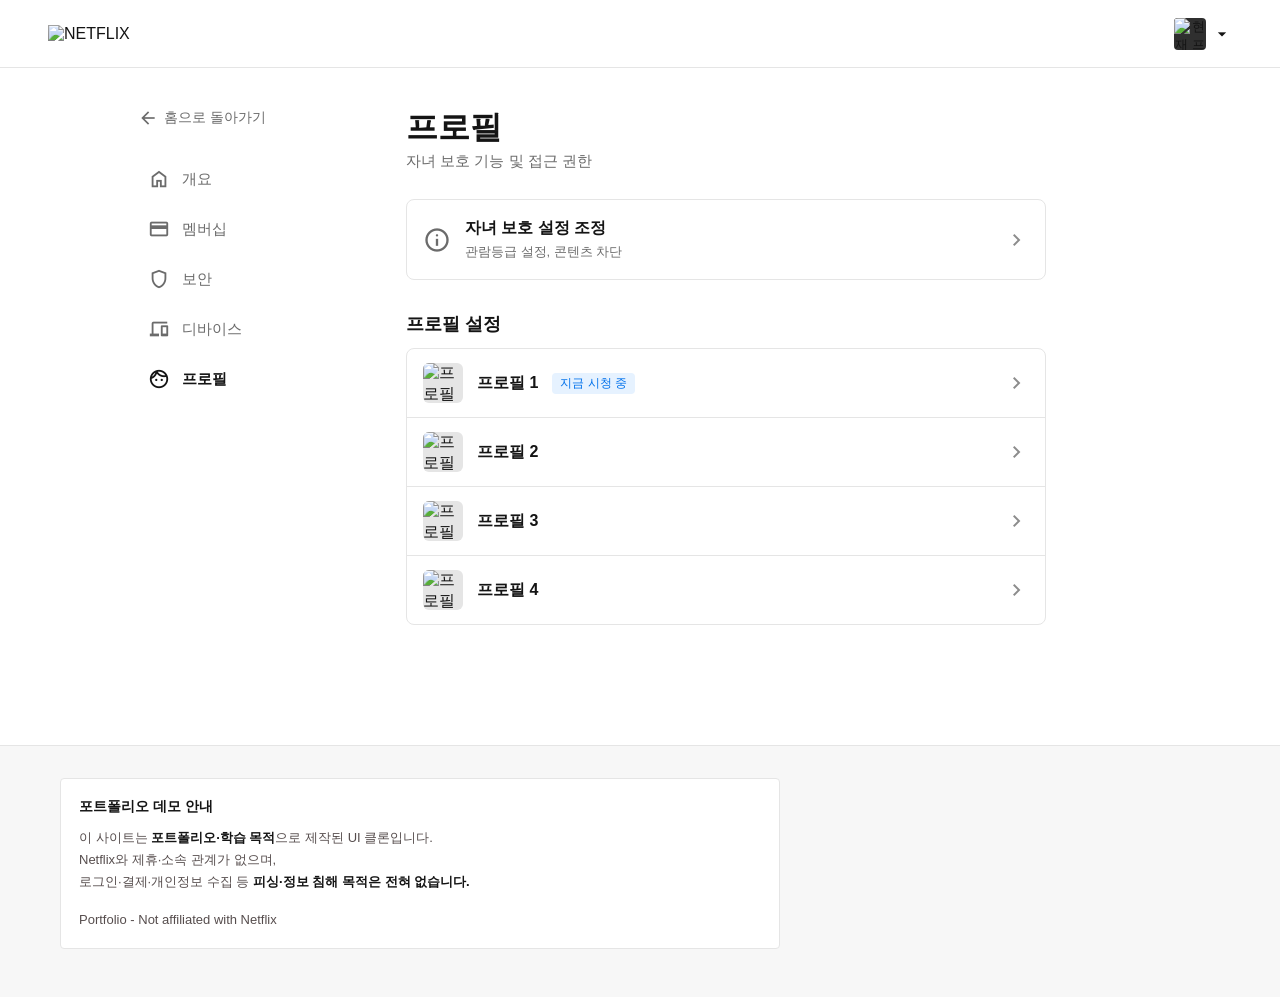
==== commit 1315e3c5: "포트폴리오 안내 모달·푸터 추가 Co-authored-by: Cursor <cursoragent@cursor.com>" ====
--- a/profile.html
+++ b/profile.html
@@ -41,7 +41,7 @@
     <aside class="account__sidebar">
       <a href="index.html" class="account__back">
         <span class="material-symbols-outlined" aria-hidden="true">arrow_back</span>
-        <span>넷플릭스로 돌아가기</span>
+        <span>홈으로 돌아가기</span>
       </a>
 
       <nav class="account__nav" aria-label="계정 메뉴">
@@ -127,6 +127,38 @@
     </main>
   </div>
 
+  <aside class="footer footer--account" aria-label="사이트 안내">
+    <div class="footer__inner">
+      <div class="footer__notice">
+        <p class="footer__notice-title">포트폴리오 데모 안내</p>
+        <p>이 사이트는 <strong>포트폴리오·학습 목적</strong>으로 제작된 UI 클론입니다.<br>Netflix와 제휴·소속 관계가 없으며,</p>
+        <p>로그인·결제·개인정보 수집 등 <strong>피싱·정보 침해 목적은 전혀 없습니다.</strong></p>
+        <p class="footer__copy">Portfolio - Not affiliated with Netflix</p>
+      </div>
+    </div>
+  </aside>
+
+  <div class="notice" data-notice hidden>
+    <div class="notice__backdrop" data-notice-close></div>
+    <div
+      class="notice__dialog"
+      role="dialog"
+      aria-modal="true"
+      aria-labelledby="notice-title"
+      aria-describedby="notice-desc"
+    >
+      <h2 class="notice__title" id="notice-title">포트폴리오 목적 사이트입니다</h2>
+      <div class="notice__body" id="notice-desc">
+        <p>이 사이트는 포트폴리오·학습용으로 제작된 UI 데모입니다.</p>
+        <p>Netflix와는 무관하며,</p>
+        <p>개인정보 수집·로그인 유도·결제 요청 등 <strong>피싱 목적은 단 1도 없습니다.</strong></p>
+      </div>
+      <button type="button" class="btn btn--play notice__confirm" data-notice-close>
+        <span class="btn__label">확인했습니다</span>
+      </button>
+    </div>
+  </div>
+
   <script src="js/script.js"></script>
 </body>
 </html>
--- a/css/style.css
+++ b/css/style.css
@@ -65,6 +65,7 @@
   margin: 0;
   padding: 0;
   box-sizing: border-box;
+  scrollbar-width: none;
 }
 
 body {
@@ -826,8 +827,103 @@
   line-height: 1.7;
 }
 
+.footer__notice {
+  max-width: 720px;
+  padding: 16px 18px;
+  border: 1px solid rgba(255, 255, 255, 0.18);
+  border-radius: 4px;
+  background: rgba(255, 255, 255, 0.04);
+  font-size: 13px;
+  line-height: 1.7;
+  color: #b3b3b3;
+}
+
+.footer__notice-title {
+  margin-bottom: 8px;
+  font-size: 14px;
+  font-weight: 700;
+  color: #fff;
+}
+
+.footer__notice strong {
+  color: #e5e5e5;
+}
+
 .footer__copy {
   margin-top: 16px;
+}
+
+.footer--account {
+  padding: 32px 60px 48px;
+  margin-top: 40px;
+  border-top: 1px solid rgba(255, 255, 255, 0.08);
+}
+
+/* 포트폴리오 안내 모달 */
+.notice {
+  position: fixed;
+  inset: 0;
+  z-index: 500;
+  display: flex;
+  align-items: center;
+  justify-content: center;
+  padding: 24px 16px;
+  opacity: 0;
+  visibility: hidden;
+  pointer-events: none;
+  transition:
+    opacity 0.25s ease,
+    visibility 0.25s ease;
+}
+
+.notice.is-open {
+  opacity: 1;
+  visibility: visible;
+  pointer-events: auto;
+}
+
+.notice__backdrop {
+  position: absolute;
+  inset: 0;
+  background-color: rgba(0, 0, 0, 0.78);
+}
+
+.notice__dialog {
+  position: relative;
+  z-index: 1;
+  width: min(100%, 440px);
+  padding: 28px 24px 24px;
+  border-radius: 6px;
+  background: #181818;
+  border: 1px solid rgba(255, 255, 255, 0.12);
+  box-shadow: 0 16px 48px rgba(0, 0, 0, 0.55);
+  color: #e5e5e5;
+}
+
+.notice__title {
+  margin: 0 0 14px;
+  font-size: 22px;
+  font-weight: 700;
+  line-height: 1.3;
+  color: #fff;
+}
+
+.notice__body {
+  display: grid;
+  gap: 10px;
+  margin-bottom: 22px;
+  font-size: 14px;
+  line-height: 1.65;
+  color: #b3b3b3;
+}
+
+.notice__body strong {
+  color: #fff;
+}
+
+.notice__confirm {
+  width: 100%;
+  justify-content: center;
 }
 
 /* 상세정보 */
@@ -1370,6 +1466,10 @@
     padding: 44px 32px 56px;
   }
 
+  .footer--account {
+    padding: 28px 32px 40px;
+  }
+
   .footer__links a {
     font-size: 13px;
   }
@@ -1518,6 +1618,10 @@
     padding: 40px 16px;
   }
 
+  .footer--account {
+    padding: 24px 16px 32px;
+  }
+
   .footer__links {
     flex-wrap: wrap;
     gap: 16px;
@@ -1533,6 +1637,14 @@
 
   .footer__info {
     font-size: 11px;
+  }
+
+  .notice__dialog {
+    padding: 24px 18px 20px;
+  }
+
+  .notice__title {
+    font-size: 20px;
   }
 
   .detail {
--- a/css/profile.css
+++ b/css/profile.css
@@ -229,6 +229,23 @@
   color: #8c8c8c;
 }
 
+.account-page .footer--account {
+  background: #f7f7f7;
+  color: #564d4d;
+  border-top: 1px solid #e5e5e5;
+}
+
+.account-page .footer__notice {
+  background: #fff;
+  border-color: #e5e5e5;
+  color: #564d4d;
+}
+
+.account-page .footer__notice-title,
+.account-page .footer__notice strong {
+  color: #141414;
+}
+
 /* 폰 */
 @media (max-width: 768px) {
   .account-header__inner {
